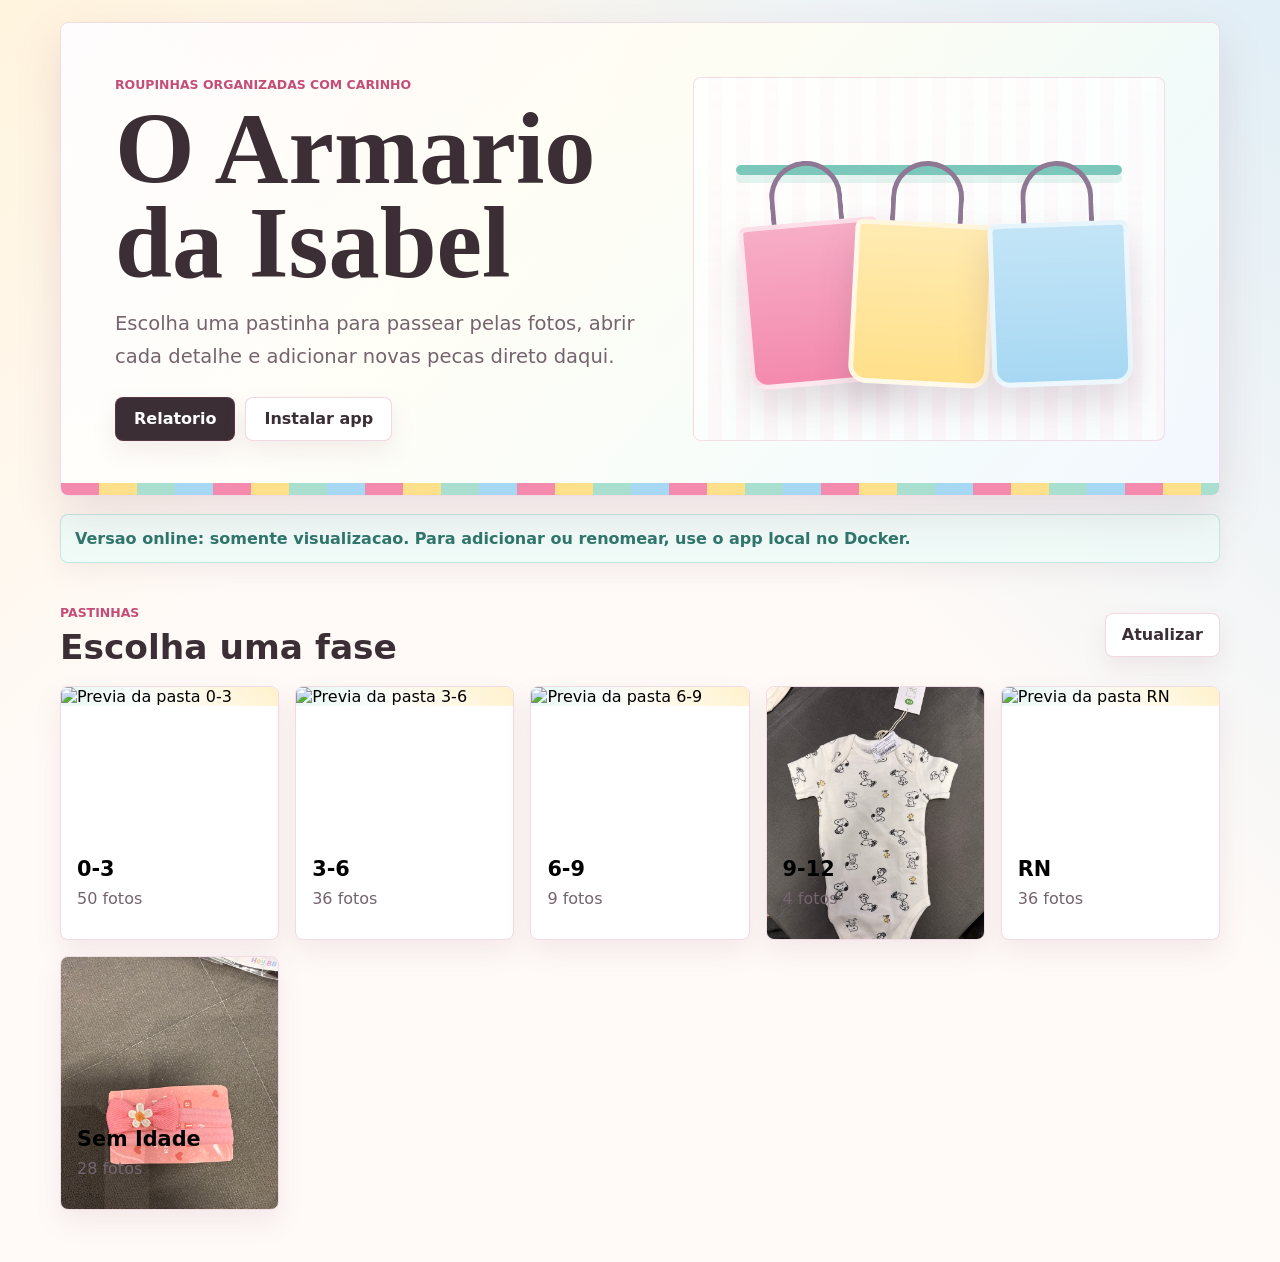
==== index.html @ e44a5e27 "Publica versao estatica do armario" ====
<!doctype html>
<html lang="pt-BR">
  <head>
    <meta charset="utf-8" />
    <meta name="viewport" content="width=device-width, initial-scale=1" />
    <title>O Armario da Isabel</title>
    <meta
      name="description"
      content="Um armario local para ver e adicionar as roupinhas da Isabel."
    />
    <meta name="theme-color" content="#f48aae" />
    <meta name="mobile-web-app-capable" content="yes" />
    <meta name="apple-mobile-web-app-capable" content="yes" />
    <meta name="apple-mobile-web-app-title" content="O Armario da Isabel" />
    <meta name="apple-mobile-web-app-status-bar-style" content="default" />
    <link rel="manifest" href="manifest.webmanifest" />
    <link rel="icon" href="public/icons/icon.svg" type="image/svg+xml" />
    <link rel="apple-touch-icon" href="public/icons/icon-180.png" />
    <link rel="stylesheet" href="public/styles.css" />
  </head>
  <body>
    <div class="app-shell">
      <header class="hero">
        <div class="hero-copy">
          <p class="eyebrow">Roupinhas organizadas com carinho</p>
          <h1>O Armario da Isabel</h1>
          <p class="hero-text">
            Escolha uma pastinha para passear pelas fotos, abrir cada detalhe e
            adicionar novas pecas direto daqui.
          </p>
          <div class="hero-actions">
            <button id="reportButton" class="install-button" type="button">
              Relatorio
            </button>
            <button id="installButton" class="install-button secondary-action" type="button">
              Instalar app
            </button>
          </div>
        </div>

        <div class="hero-window">
          <div class="closet-rail"></div>
          <div class="hanger hanger-one">
            <span></span>
          </div>
          <div class="hanger hanger-two">
            <span></span>
          </div>
          <div class="hanger hanger-three">
            <span></span>
          </div>
          <div id="homePhotoCard" class="home-photo-card" hidden>
            <img id="homePhoto" alt="" />
            <p id="homePhotoLabel"></p>
          </div>
        </div>
      </header>

      <p id="modeStatus" class="mode-status" role="status" hidden></p>

      <main>
        <section id="homeView" class="view-section">
          <div class="section-heading">
            <div>
              <p class="kicker">Pastinhas</p>
              <h2>Escolha uma fase</h2>
            </div>
            <button id="refreshFolders" class="soft-button" type="button">
              Atualizar
            </button>
          </div>
          <div id="folderGrid" class="folder-grid" aria-live="polite"></div>
        </section>

        <section id="galleryView" class="view-section gallery-section" hidden>
          <div class="gallery-topbar">
            <button id="backButton" class="soft-button" type="button">
              Voltar
            </button>
            <div>
              <p class="kicker">Pastinha</p>
              <h2 id="galleryTitle"></h2>
              <p id="galleryCount" class="muted"></p>
            </div>
            <label class="add-button">
              Adicionar foto
              <input id="fileInput" type="file" accept="image/*" />
            </label>
          </div>

          <p id="uploadStatus" class="status-message" role="status"></p>
          <div id="imageGrid" class="image-grid" aria-live="polite"></div>
        </section>

        <section id="reportView" class="view-section report-section" hidden>
          <div class="gallery-topbar">
            <button id="reportBackButton" class="soft-button" type="button">
              Voltar
            </button>
            <div>
              <p class="kicker">Relatorio</p>
              <h2>Resumo do armario</h2>
              <p id="reportIntro" class="muted"></p>
            </div>
            <button id="detailToggleButton" class="add-button" type="button">
              Ver detalhado
            </button>
          </div>

          <div id="reportStats" class="report-stats" aria-live="polite"></div>

          <div class="report-layout">
            <section class="report-panel">
              <div class="report-panel-heading">
                <h3>Por tamanho</h3>
              </div>
              <div id="sizeReport" class="mini-bars"></div>
            </section>

            <section class="report-panel">
              <div class="report-panel-heading">
                <h3>Por grupo</h3>
              </div>
              <div id="groupReport" class="mini-bars"></div>
            </section>
          </div>

          <section class="report-panel">
            <div class="report-panel-heading">
              <h3>Resumo</h3>
            </div>
            <div class="table-wrap">
              <table id="summaryTable"></table>
            </div>
          </section>

          <section id="detailPanel" class="report-panel detail-panel" hidden>
            <div class="report-panel-heading">
              <h3>Detalhado</h3>
            </div>
            <div class="table-wrap">
              <table id="detailTable"></table>
            </div>
          </section>
        </section>
      </main>
    </div>

    <div id="lightbox" class="lightbox" hidden>
      <div class="lightbox-bar">
        <button id="prevImage" class="ghost-button" type="button">
          Anterior
        </button>
        <p id="lightboxCaption"></p>
        <button id="nextImage" class="ghost-button" type="button">
          Proxima
        </button>
        <button id="closeLightbox" class="close-button" type="button">
          Fechar
        </button>
      </div>
      <img id="lightboxImage" alt="" />
    </div>

    <script src="public/app.js" defer></script>
  </body>
</html>
---- public/styles.css ----
:root {
  color-scheme: light;
  --ink: #3b2f35;
  --muted: #75646e;
  --paper: #fffaf7;
  --panel: #ffffff;
  --strawberry: #f48aae;
  --strawberry-dark: #c54e78;
  --mint: #a9dfcf;
  --sky: #a7d8f3;
  --butter: #ffe08a;
  --lavender: #c7b7f1;
  --line: #f1dbe4;
  --shadow: 0 18px 45px rgba(133, 78, 103, 0.16);
}

* {
  box-sizing: border-box;
}

body {
  margin: 0;
  min-height: 100vh;
  background:
    linear-gradient(135deg, rgba(255, 224, 138, 0.24), transparent 32%),
    linear-gradient(225deg, rgba(167, 216, 243, 0.34), transparent 40%),
    var(--paper);
  color: var(--ink);
  font-family:
    Inter, ui-sans-serif, system-ui, -apple-system, BlinkMacSystemFont, "Segoe UI",
    sans-serif;
}

button,
input {
  font: inherit;
}

button,
.add-button {
  min-height: 44px;
}

button {
  cursor: pointer;
}

[hidden] {
  display: none !important;
}

.app-shell {
  width: min(1160px, calc(100% - 32px));
  margin: 0 auto;
  padding: 22px 0 52px;
}

.hero {
  display: grid;
  grid-template-columns: minmax(0, 1.08fr) minmax(260px, 0.92fr);
  gap: 24px;
  align-items: stretch;
  min-height: clamp(320px, 52vh, 520px);
  padding: clamp(24px, 5vw, 54px);
  border: 1px solid var(--line);
  border-radius: 8px;
  background:
    linear-gradient(90deg, rgba(255, 255, 255, 0.92), rgba(255, 255, 255, 0.66)),
    linear-gradient(135deg, #ffd9e7 0%, #fff7c7 38%, #d7f4ed 72%, #dce9ff 100%);
  box-shadow: var(--shadow);
  overflow: hidden;
  position: relative;
}

.hero::after {
  content: "";
  position: absolute;
  inset: auto 0 0;
  height: 12px;
  background: repeating-linear-gradient(
    90deg,
    var(--strawberry) 0 38px,
    var(--butter) 38px 76px,
    var(--mint) 76px 114px,
    var(--sky) 114px 152px
  );
}

.hero-copy {
  align-self: center;
  position: relative;
  z-index: 1;
}

.eyebrow,
.kicker {
  margin: 0 0 10px;
  color: var(--strawberry-dark);
  font-size: 0.78rem;
  font-weight: 800;
  letter-spacing: 0;
  text-transform: uppercase;
}

h1,
h2,
p {
  margin-top: 0;
}

h1 {
  max-width: 620px;
  margin-bottom: 18px;
  font-family: Georgia, "Times New Roman", serif;
  font-size: clamp(3rem, 8vw, 6.4rem);
  line-height: 0.92;
  letter-spacing: 0;
}

h2 {
  margin-bottom: 0;
  font-size: clamp(1.45rem, 3vw, 2.15rem);
  line-height: 1.04;
  letter-spacing: 0;
}

.hero-text {
  max-width: 560px;
  margin-bottom: 0;
  color: var(--muted);
  font-size: clamp(1rem, 1.8vw, 1.22rem);
  line-height: 1.65;
}

.hero-window {
  min-height: 260px;
  border: 1px solid rgba(197, 78, 120, 0.18);
  border-radius: 8px;
  background:
    linear-gradient(180deg, rgba(255, 255, 255, 0.7), rgba(255, 255, 255, 0.42)),
    repeating-linear-gradient(
      90deg,
      rgba(255, 255, 255, 0.32) 0 14px,
      rgba(255, 216, 229, 0.28) 14px 28px
    );
  position: relative;
  overflow: hidden;
}

.closet-rail {
  position: absolute;
  left: 9%;
  right: 9%;
  top: 24%;
  height: 10px;
  border-radius: 999px;
  background: #7bc7ba;
  box-shadow: 0 8px 0 rgba(123, 199, 186, 0.2);
}

.hanger {
  position: absolute;
  top: 23%;
  width: 30%;
  min-width: 86px;
  max-width: 150px;
  transform-origin: top center;
}

.hanger::before {
  content: "";
  display: block;
  width: 44%;
  aspect-ratio: 1;
  margin: 0 auto -6px;
  border: 5px solid #8f7893;
  border-bottom: 0;
  border-radius: 42px 42px 0 0;
}

.hanger span {
  display: block;
  aspect-ratio: 0.86;
  border-radius: 8px 8px 18px 18px;
  border: 5px solid rgba(255, 255, 255, 0.72);
  box-shadow: 0 20px 35px rgba(117, 80, 100, 0.18);
}

.hanger-one {
  left: 8%;
  transform: rotate(-5deg);
}

.hanger-one span {
  background:
    linear-gradient(180deg, rgba(255, 255, 255, 0.3), transparent),
    var(--strawberry);
}

.hanger-two {
  left: 35%;
  transform: rotate(3deg);
}

.hanger-two span {
  background:
    linear-gradient(180deg, rgba(255, 255, 255, 0.34), transparent),
    var(--butter);
}

.hanger-three {
  right: 8%;
  transform: rotate(-2deg);
}

.hanger-three span {
  background:
    linear-gradient(180deg, rgba(255, 255, 255, 0.32), transparent),
    var(--sky);
}

.home-photo-card {
  position: absolute;
  right: 7%;
  bottom: 9%;
  z-index: 2;
  width: min(58%, 260px);
  overflow: hidden;
  border: 6px solid rgba(255, 255, 255, 0.9);
  border-radius: 8px;
  background: #fff;
  box-shadow: 0 22px 42px rgba(87, 55, 74, 0.2);
}

.home-photo-card img {
  display: block;
  width: 100%;
  aspect-ratio: 0.9;
  object-fit: cover;
  background: #f7eef2;
}

.home-photo-card p {
  margin: 0;
  padding: 10px 12px;
  overflow: hidden;
  color: var(--muted);
  font-size: 0.82rem;
  font-weight: 800;
  line-height: 1.2;
  text-overflow: ellipsis;
  white-space: nowrap;
}

.view-section {
  padding: clamp(24px, 4vw, 42px) 0 0;
}

.mode-status {
  margin: 18px 0 0;
  padding: 12px 14px;
  border: 1px solid rgba(123, 199, 186, 0.38);
  border-radius: 8px;
  background: rgba(239, 251, 248, 0.9);
  color: #2f766c;
  font-weight: 850;
  line-height: 1.45;
  box-shadow: 0 10px 24px rgba(133, 78, 103, 0.08);
}

.section-heading,
.gallery-topbar {
  display: flex;
  align-items: center;
  justify-content: space-between;
  gap: 18px;
  margin-bottom: 20px;
}

.gallery-topbar {
  align-items: flex-end;
}

.soft-button,
.add-button,
.install-button,
.ghost-button,
.close-button {
  border: 1px solid rgba(197, 78, 120, 0.22);
  border-radius: 8px;
  background: #fff;
  color: var(--ink);
  font-weight: 800;
  line-height: 1;
  box-shadow: 0 10px 24px rgba(133, 78, 103, 0.1);
  transition:
    transform 0.18s ease,
    box-shadow 0.18s ease,
    border-color 0.18s ease;
}

.soft-button,
.ghost-button,
.close-button {
  padding: 0 16px;
}

.hero-actions {
  display: flex;
  flex-wrap: wrap;
  gap: 10px;
  margin-top: 24px;
}

.install-button {
  padding: 0 18px;
  background: #3b2f35;
  color: #fff;
}

.secondary-action {
  background: #fff;
  color: var(--ink);
}

.add-button {
  display: inline-flex;
  align-items: center;
  justify-content: center;
  padding: 0 18px;
  background: var(--strawberry);
  border-color: transparent;
  color: #fff;
  cursor: pointer;
}

.add-button input {
  position: fixed;
  width: 1px;
  height: 1px;
  opacity: 0;
  pointer-events: none;
}

.soft-button:hover,
.add-button:hover,
.install-button:hover,
.ghost-button:hover,
.close-button:hover {
  transform: translateY(-1px);
  box-shadow: 0 14px 30px rgba(133, 78, 103, 0.16);
}

.folder-grid {
  display: grid;
  grid-template-columns: repeat(auto-fit, minmax(210px, 1fr));
  gap: 16px;
}

.folder-card {
  display: grid;
  grid-template-rows: 154px auto;
  min-height: 254px;
  padding: 0;
  border: 1px solid var(--line);
  border-radius: 8px;
  background: var(--panel);
  box-shadow: 0 12px 28px rgba(133, 78, 103, 0.1);
  overflow: hidden;
  text-align: left;
}

.folder-card:hover {
  border-color: rgba(197, 78, 120, 0.42);
}

.folder-preview {
  display: grid;
  place-items: center;
  background:
    linear-gradient(135deg, rgba(169, 223, 207, 0.28), transparent 54%),
    linear-gradient(225deg, rgba(255, 224, 138, 0.44), transparent 64%),
    #fff;
  overflow: hidden;
}

.folder-preview img {
  display: block;
  width: 100%;
  height: 100%;
  object-fit: cover;
  object-position: center;
}

.folder-placeholder {
  display: grid;
  place-items: center;
  width: 84px;
  height: 84px;
  border-radius: 8px;
  background: linear-gradient(135deg, var(--mint), var(--lavender));
  color: #fff;
  font-size: 2rem;
  font-weight: 900;
}

.folder-info {
  padding: 16px;
}

.folder-info h3 {
  margin: 0 0 8px;
  font-size: 1.3rem;
  letter-spacing: 0;
}

.folder-info p,
.muted {
  margin-bottom: 0;
  color: var(--muted);
}

.image-grid {
  display: grid;
  grid-template-columns: repeat(auto-fill, minmax(165px, 1fr));
  gap: 14px;
}

.image-card {
  min-width: 0;
  padding: 0;
  border: 1px solid var(--line);
  border-radius: 8px;
  background: #fff;
  box-shadow: 0 10px 24px rgba(133, 78, 103, 0.09);
  overflow: hidden;
  text-align: left;
}

.image-photo-button {
  display: block;
  width: 100%;
  min-height: 0;
  padding: 0;
  border: 0;
  background: transparent;
  color: inherit;
  text-align: left;
}

.image-photo-button img {
  display: block;
  width: 100%;
  aspect-ratio: 1;
  object-fit: cover;
  background: #f7eef2;
}

.image-photo-button span {
  display: block;
  min-height: 48px;
  padding: 10px 12px;
  color: var(--muted);
  font-size: 0.86rem;
  line-height: 1.25;
}

.card-actions {
  display: flex;
  padding: 0 10px 10px;
}

.rename-button {
  width: 100%;
  min-height: 38px;
  border: 1px solid rgba(123, 199, 186, 0.55);
  border-radius: 8px;
  background: #effbf8;
  color: #2f766c;
  font-size: 0.86rem;
  font-weight: 900;
}

.rename-button:hover {
  border-color: rgba(47, 118, 108, 0.5);
}

.status-message {
  min-height: 28px;
  margin: -8px 0 12px;
  color: var(--strawberry-dark);
  font-weight: 800;
}

.empty-state,
.loading-state {
  grid-column: 1 / -1;
  padding: 22px;
  border: 1px dashed rgba(197, 78, 120, 0.35);
  border-radius: 8px;
  background: rgba(255, 255, 255, 0.72);
  color: var(--muted);
  text-align: center;
}

.report-stats {
  display: grid;
  grid-template-columns: repeat(auto-fit, minmax(150px, 1fr));
  gap: 12px;
  margin-bottom: 18px;
}

.stat-card {
  min-height: 96px;
  padding: 16px;
  border: 1px solid var(--line);
  border-radius: 8px;
  background: #fff;
  box-shadow: 0 10px 24px rgba(133, 78, 103, 0.08);
}

.stat-card strong {
  display: block;
  margin-bottom: 4px;
  font-size: 1.8rem;
  line-height: 1;
}

.stat-card span {
  color: var(--muted);
  font-size: 0.92rem;
  font-weight: 800;
}

.report-layout {
  display: grid;
  grid-template-columns: repeat(2, minmax(0, 1fr));
  gap: 16px;
  margin-bottom: 16px;
}

.report-panel {
  margin-bottom: 16px;
  padding: 16px;
  border: 1px solid var(--line);
  border-radius: 8px;
  background: rgba(255, 255, 255, 0.76);
}

.report-panel-heading {
  display: flex;
  align-items: center;
  justify-content: space-between;
  gap: 12px;
  margin-bottom: 14px;
}

.report-panel h3 {
  margin: 0;
  font-size: 1.12rem;
}

.mini-bars {
  display: grid;
  gap: 10px;
}

.mini-bar {
  display: grid;
  grid-template-columns: minmax(96px, 0.9fr) minmax(120px, 2fr) auto;
  gap: 10px;
  align-items: center;
  color: var(--muted);
  font-weight: 800;
}

.mini-bar-track {
  height: 12px;
  overflow: hidden;
  border-radius: 999px;
  background: #f5e8ee;
}

.mini-bar-fill {
  height: 100%;
  border-radius: inherit;
  background: linear-gradient(90deg, var(--strawberry), var(--mint));
}

.table-wrap {
  width: 100%;
  overflow-x: auto;
}

table {
  width: 100%;
  min-width: 760px;
  border-collapse: collapse;
}

th,
td {
  padding: 11px 12px;
  border-bottom: 1px solid #f0dce5;
  text-align: left;
  vertical-align: top;
}

th {
  background: #fff2f7;
  color: var(--strawberry-dark);
  font-size: 0.8rem;
  letter-spacing: 0;
  text-transform: uppercase;
}

td {
  color: var(--muted);
  font-size: 0.92rem;
}

.detail-panel table {
  min-width: 1180px;
}

.lightbox {
  position: fixed;
  inset: 0;
  z-index: 50;
  display: grid;
  grid-template-rows: auto minmax(0, 1fr);
  gap: 12px;
  padding: 16px;
  background: rgba(40, 30, 38, 0.92);
}

.lightbox-bar {
  display: grid;
  grid-template-columns: auto minmax(0, 1fr) auto auto;
  gap: 10px;
  align-items: center;
}

.lightbox-bar p {
  margin: 0;
  overflow: hidden;
  color: #fff;
  font-weight: 800;
  text-overflow: ellipsis;
  white-space: nowrap;
}

.ghost-button,
.close-button {
  background: rgba(255, 255, 255, 0.94);
}

.lightbox img {
  align-self: center;
  justify-self: center;
  max-width: min(100%, 1180px);
  max-height: calc(100vh - 92px);
  border-radius: 8px;
  box-shadow: 0 20px 55px rgba(0, 0, 0, 0.45);
  object-fit: contain;
}

@media (max-width: 760px) {
  .app-shell {
    width: min(100% - 22px, 1160px);
    padding-top: 12px;
  }

  .hero {
    grid-template-columns: 1fr;
    min-height: auto;
  }

  .hero-window {
    min-height: 210px;
  }

  .home-photo-card {
    right: 8%;
    bottom: 8%;
    width: min(70%, 238px);
  }

  .hanger {
    opacity: 0.58;
  }

  .section-heading,
  .gallery-topbar {
    align-items: stretch;
    flex-direction: column;
  }

  .gallery-topbar > * {
    width: 100%;
  }

  .soft-button,
  .install-button,
  .add-button {
    width: 100%;
  }

  .hero-actions {
    flex-direction: column;
  }

  .report-layout {
    grid-template-columns: 1fr;
  }

  .mini-bar {
    grid-template-columns: minmax(92px, 1fr) minmax(90px, 1.4fr) auto;
    gap: 8px;
  }

  .folder-grid {
    grid-template-columns: 1fr;
  }

  .image-grid {
    grid-template-columns: repeat(2, minmax(0, 1fr));
    gap: 10px;
  }

  .lightbox {
    padding: 10px;
  }

  .lightbox-bar {
    grid-template-columns: 1fr 1fr;
  }

  .lightbox-bar p {
    grid-column: 1 / -1;
    grid-row: 1;
  }
}

@media (max-width: 430px) {
  h1 {
    font-size: 2.7rem;
  }

  .image-grid {
    grid-template-columns: 1fr;
  }
}
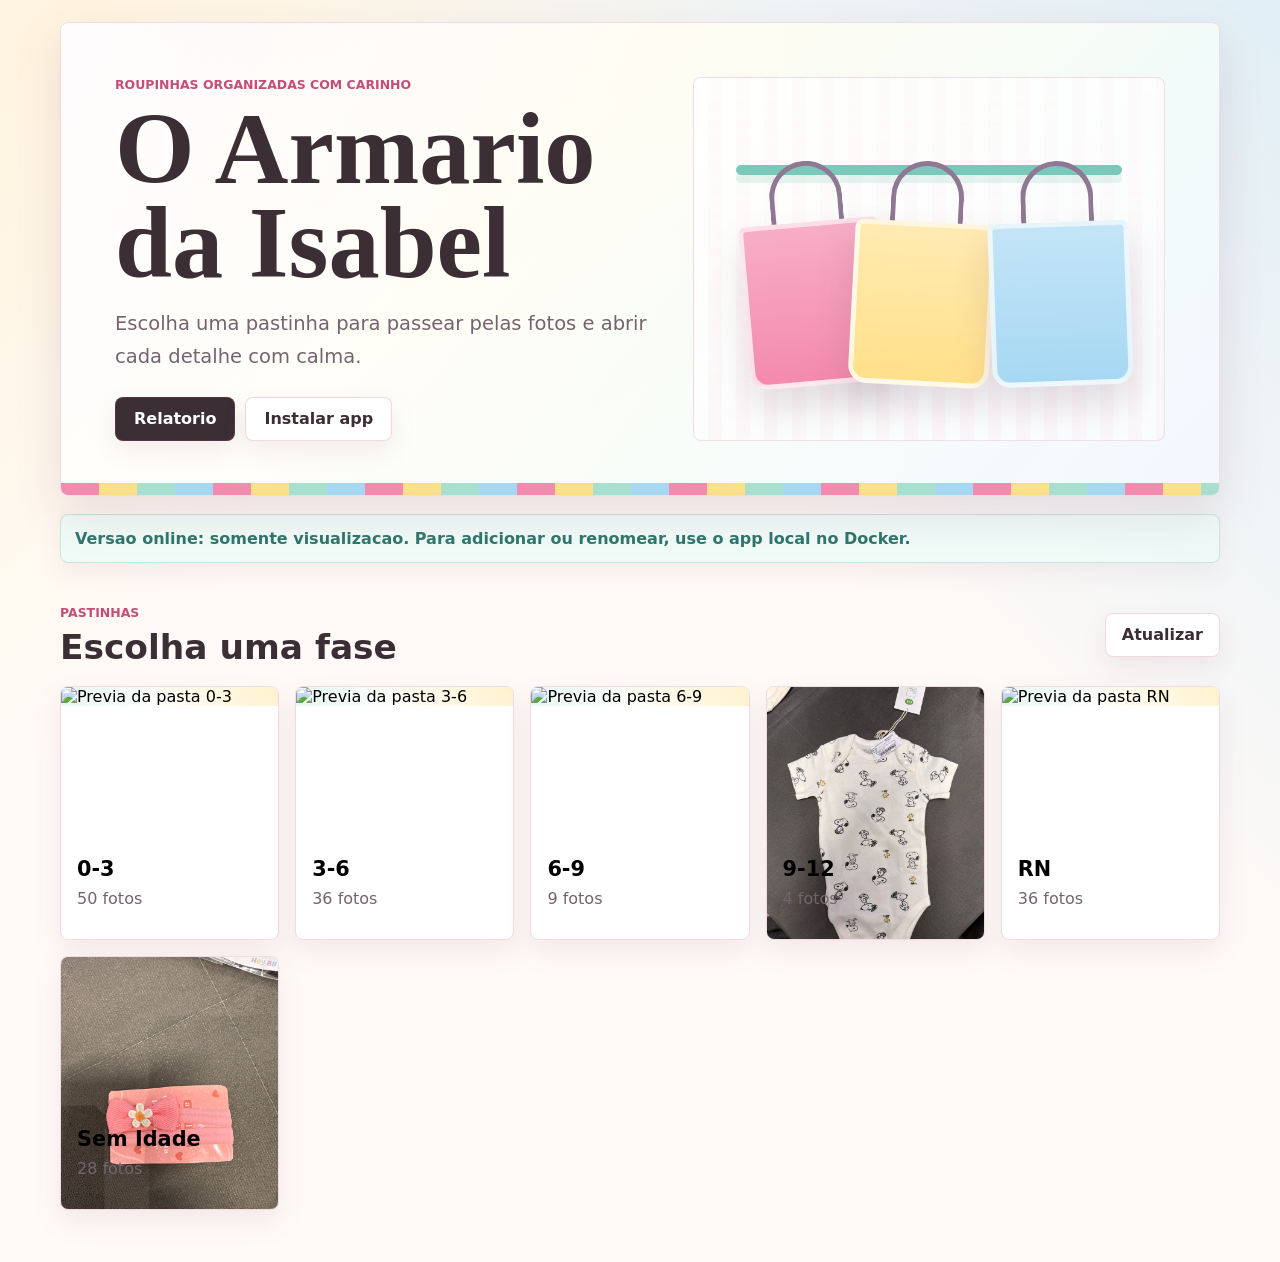
==== commit 8434a16b: "update project" ====
--- a/index.html
+++ b/index.html
@@ -6,7 +6,7 @@
     <title>O Armario da Isabel</title>
     <meta
       name="description"
-      content="Um armario local para ver e adicionar as roupinhas da Isabel."
+      content="Um armario para ver e organizar as roupinhas da Isabel."
     />
     <meta name="theme-color" content="#f48aae" />
     <meta name="mobile-web-app-capable" content="yes" />
@@ -14,9 +14,24 @@
     <meta name="apple-mobile-web-app-title" content="O Armario da Isabel" />
     <meta name="apple-mobile-web-app-status-bar-style" content="default" />
     <link rel="manifest" href="manifest.webmanifest" />
-    <link rel="icon" href="public/icons/icon.svg" type="image/svg+xml" />
-    <link rel="apple-touch-icon" href="public/icons/icon-180.png" />
-    <link rel="stylesheet" href="public/styles.css" />
+    <link rel="icon" href="icons/icon.svg" type="image/svg+xml" />
+    <link rel="apple-touch-icon" href="icons/icon-180.png" />
+    <script>
+      window.ARMARIO_APP_CONFIG = {
+        "mode": "static",
+        "dataSource": "catalog",
+        "readOnly": true,
+        "apiBaseUrl": "",
+        "catalogUrl": "catalog.json",
+        "generatedAt": "2026-09-08T02:45:04.331555+00:00",
+        "features": {
+          "upload": false,
+          "rename": false
+        }
+      };
+      document.documentElement.dataset.armarioMode = "static";
+    </script>
+    <link rel="stylesheet" href="styles.css" />
   </head>
   <body>
     <div class="app-shell">
@@ -25,8 +40,8 @@
           <p class="eyebrow">Roupinhas organizadas com carinho</p>
           <h1>O Armario da Isabel</h1>
           <p class="hero-text">
-            Escolha uma pastinha para passear pelas fotos, abrir cada detalhe e
-            adicionar novas pecas direto daqui.
+            Escolha uma pastinha para passear pelas fotos e abrir cada detalhe
+            com calma.
           </p>
           <div class="hero-actions">
             <button id="reportButton" class="install-button" type="button">
@@ -82,7 +97,7 @@
               <h2 id="galleryTitle"></h2>
               <p id="galleryCount" class="muted"></p>
             </div>
-            <label class="add-button">
+            <label class="add-button upload-control">
               Adicionar foto
               <input id="fileInput" type="file" accept="image/*" />
             </label>
@@ -162,6 +177,6 @@
       <img id="lightboxImage" alt="" />
     </div>
 
-    <script src="public/app.js" defer></script>
+    <script src="app.js" defer></script>
   </body>
 </html>
--- a/styles.css
+++ b/styles.css
@@ -0,0 +1,758 @@
+:root {
+  color-scheme: light;
+  --ink: #3b2f35;
+  --muted: #75646e;
+  --paper: #fffaf7;
+  --panel: #ffffff;
+  --strawberry: #f48aae;
+  --strawberry-dark: #c54e78;
+  --mint: #a9dfcf;
+  --sky: #a7d8f3;
+  --butter: #ffe08a;
+  --lavender: #c7b7f1;
+  --line: #f1dbe4;
+  --shadow: 0 18px 45px rgba(133, 78, 103, 0.16);
+}
+
+* {
+  box-sizing: border-box;
+}
+
+body {
+  margin: 0;
+  min-height: 100vh;
+  background:
+    linear-gradient(135deg, rgba(255, 224, 138, 0.24), transparent 32%),
+    linear-gradient(225deg, rgba(167, 216, 243, 0.34), transparent 40%),
+    var(--paper);
+  color: var(--ink);
+  font-family:
+    Inter, ui-sans-serif, system-ui, -apple-system, BlinkMacSystemFont, "Segoe UI",
+    sans-serif;
+}
+
+button,
+input {
+  font: inherit;
+}
+
+button,
+.add-button {
+  min-height: 44px;
+}
+
+button {
+  cursor: pointer;
+}
+
+[hidden] {
+  display: none !important;
+}
+
+.app-shell {
+  width: min(1160px, calc(100% - 32px));
+  margin: 0 auto;
+  padding: 22px 0 52px;
+}
+
+.hero {
+  display: grid;
+  grid-template-columns: minmax(0, 1.08fr) minmax(260px, 0.92fr);
+  gap: 24px;
+  align-items: stretch;
+  min-height: clamp(320px, 52vh, 520px);
+  padding: clamp(24px, 5vw, 54px);
+  border: 1px solid var(--line);
+  border-radius: 8px;
+  background:
+    linear-gradient(90deg, rgba(255, 255, 255, 0.92), rgba(255, 255, 255, 0.66)),
+    linear-gradient(135deg, #ffd9e7 0%, #fff7c7 38%, #d7f4ed 72%, #dce9ff 100%);
+  box-shadow: var(--shadow);
+  overflow: hidden;
+  position: relative;
+}
+
+.hero::after {
+  content: "";
+  position: absolute;
+  inset: auto 0 0;
+  height: 12px;
+  background: repeating-linear-gradient(
+    90deg,
+    var(--strawberry) 0 38px,
+    var(--butter) 38px 76px,
+    var(--mint) 76px 114px,
+    var(--sky) 114px 152px
+  );
+}
+
+.hero-copy {
+  align-self: center;
+  position: relative;
+  z-index: 1;
+}
+
+.eyebrow,
+.kicker {
+  margin: 0 0 10px;
+  color: var(--strawberry-dark);
+  font-size: 0.78rem;
+  font-weight: 800;
+  letter-spacing: 0;
+  text-transform: uppercase;
+}
+
+h1,
+h2,
+p {
+  margin-top: 0;
+}
+
+h1 {
+  max-width: 620px;
+  margin-bottom: 18px;
+  font-family: Georgia, "Times New Roman", serif;
+  font-size: clamp(3rem, 8vw, 6.4rem);
+  line-height: 0.92;
+  letter-spacing: 0;
+}
+
+h2 {
+  margin-bottom: 0;
+  font-size: clamp(1.45rem, 3vw, 2.15rem);
+  line-height: 1.04;
+  letter-spacing: 0;
+}
+
+.hero-text {
+  max-width: 560px;
+  margin-bottom: 0;
+  color: var(--muted);
+  font-size: clamp(1rem, 1.8vw, 1.22rem);
+  line-height: 1.65;
+}
+
+.hero-window {
+  min-height: 260px;
+  border: 1px solid rgba(197, 78, 120, 0.18);
+  border-radius: 8px;
+  background:
+    linear-gradient(180deg, rgba(255, 255, 255, 0.7), rgba(255, 255, 255, 0.42)),
+    repeating-linear-gradient(
+      90deg,
+      rgba(255, 255, 255, 0.32) 0 14px,
+      rgba(255, 216, 229, 0.28) 14px 28px
+    );
+  position: relative;
+  overflow: hidden;
+}
+
+.closet-rail {
+  position: absolute;
+  left: 9%;
+  right: 9%;
+  top: 24%;
+  height: 10px;
+  border-radius: 999px;
+  background: #7bc7ba;
+  box-shadow: 0 8px 0 rgba(123, 199, 186, 0.2);
+}
+
+.hanger {
+  position: absolute;
+  top: 23%;
+  width: 30%;
+  min-width: 86px;
+  max-width: 150px;
+  transform-origin: top center;
+}
+
+.hanger::before {
+  content: "";
+  display: block;
+  width: 44%;
+  aspect-ratio: 1;
+  margin: 0 auto -6px;
+  border: 5px solid #8f7893;
+  border-bottom: 0;
+  border-radius: 42px 42px 0 0;
+}
+
+.hanger span {
+  display: block;
+  aspect-ratio: 0.86;
+  border-radius: 8px 8px 18px 18px;
+  border: 5px solid rgba(255, 255, 255, 0.72);
+  box-shadow: 0 20px 35px rgba(117, 80, 100, 0.18);
+}
+
+.hanger-one {
+  left: 8%;
+  transform: rotate(-5deg);
+}
+
+.hanger-one span {
+  background:
+    linear-gradient(180deg, rgba(255, 255, 255, 0.3), transparent),
+    var(--strawberry);
+}
+
+.hanger-two {
+  left: 35%;
+  transform: rotate(3deg);
+}
+
+.hanger-two span {
+  background:
+    linear-gradient(180deg, rgba(255, 255, 255, 0.34), transparent),
+    var(--butter);
+}
+
+.hanger-three {
+  right: 8%;
+  transform: rotate(-2deg);
+}
+
+.hanger-three span {
+  background:
+    linear-gradient(180deg, rgba(255, 255, 255, 0.32), transparent),
+    var(--sky);
+}
+
+.home-photo-card {
+  position: absolute;
+  right: 7%;
+  bottom: 9%;
+  z-index: 2;
+  width: min(58%, 260px);
+  overflow: hidden;
+  border: 6px solid rgba(255, 255, 255, 0.9);
+  border-radius: 8px;
+  background: #fff;
+  box-shadow: 0 22px 42px rgba(87, 55, 74, 0.2);
+}
+
+.home-photo-card img {
+  display: block;
+  width: 100%;
+  aspect-ratio: 0.9;
+  object-fit: cover;
+  background: #f7eef2;
+}
+
+.home-photo-card p {
+  margin: 0;
+  padding: 10px 12px;
+  overflow: hidden;
+  color: var(--muted);
+  font-size: 0.82rem;
+  font-weight: 800;
+  line-height: 1.2;
+  text-overflow: ellipsis;
+  white-space: nowrap;
+}
+
+.view-section {
+  padding: clamp(24px, 4vw, 42px) 0 0;
+}
+
+.mode-status {
+  margin: 18px 0 0;
+  padding: 12px 14px;
+  border: 1px solid rgba(123, 199, 186, 0.38);
+  border-radius: 8px;
+  background: rgba(239, 251, 248, 0.9);
+  color: #2f766c;
+  font-weight: 850;
+  line-height: 1.45;
+  box-shadow: 0 10px 24px rgba(133, 78, 103, 0.08);
+}
+
+.section-heading,
+.gallery-topbar {
+  display: flex;
+  align-items: center;
+  justify-content: space-between;
+  gap: 18px;
+  margin-bottom: 20px;
+}
+
+.gallery-topbar {
+  align-items: flex-end;
+}
+
+.soft-button,
+.add-button,
+.install-button,
+.ghost-button,
+.close-button {
+  border: 1px solid rgba(197, 78, 120, 0.22);
+  border-radius: 8px;
+  background: #fff;
+  color: var(--ink);
+  font-weight: 800;
+  line-height: 1;
+  box-shadow: 0 10px 24px rgba(133, 78, 103, 0.1);
+  transition:
+    transform 0.18s ease,
+    box-shadow 0.18s ease,
+    border-color 0.18s ease;
+}
+
+.soft-button,
+.ghost-button,
+.close-button {
+  padding: 0 16px;
+}
+
+.hero-actions {
+  display: flex;
+  flex-wrap: wrap;
+  gap: 10px;
+  margin-top: 24px;
+}
+
+.install-button {
+  padding: 0 18px;
+  background: #3b2f35;
+  color: #fff;
+}
+
+.secondary-action {
+  background: #fff;
+  color: var(--ink);
+}
+
+.add-button {
+  display: inline-flex;
+  align-items: center;
+  justify-content: center;
+  padding: 0 18px;
+  background: var(--strawberry);
+  border-color: transparent;
+  color: #fff;
+  cursor: pointer;
+}
+
+.add-button input {
+  position: fixed;
+  width: 1px;
+  height: 1px;
+  opacity: 0;
+  pointer-events: none;
+}
+
+html[data-armario-mode="static"] .upload-control,
+body[data-app-mode="static"] .upload-control {
+  display: none;
+}
+
+.soft-button:hover,
+.add-button:hover,
+.install-button:hover,
+.ghost-button:hover,
+.close-button:hover {
+  transform: translateY(-1px);
+  box-shadow: 0 14px 30px rgba(133, 78, 103, 0.16);
+}
+
+.folder-grid {
+  display: grid;
+  grid-template-columns: repeat(auto-fit, minmax(210px, 1fr));
+  gap: 16px;
+}
+
+.folder-card {
+  display: grid;
+  grid-template-rows: 154px auto;
+  min-height: 254px;
+  padding: 0;
+  border: 1px solid var(--line);
+  border-radius: 8px;
+  background: var(--panel);
+  box-shadow: 0 12px 28px rgba(133, 78, 103, 0.1);
+  overflow: hidden;
+  text-align: left;
+}
+
+.folder-card:hover {
+  border-color: rgba(197, 78, 120, 0.42);
+}
+
+.folder-preview {
+  display: grid;
+  place-items: center;
+  background:
+    linear-gradient(135deg, rgba(169, 223, 207, 0.28), transparent 54%),
+    linear-gradient(225deg, rgba(255, 224, 138, 0.44), transparent 64%),
+    #fff;
+  overflow: hidden;
+}
+
+.folder-preview img {
+  display: block;
+  width: 100%;
+  height: 100%;
+  object-fit: cover;
+  object-position: center;
+}
+
+.folder-placeholder {
+  display: grid;
+  place-items: center;
+  width: 84px;
+  height: 84px;
+  border-radius: 8px;
+  background: linear-gradient(135deg, var(--mint), var(--lavender));
+  color: #fff;
+  font-size: 2rem;
+  font-weight: 900;
+}
+
+.folder-info {
+  padding: 16px;
+}
+
+.folder-info h3 {
+  margin: 0 0 8px;
+  font-size: 1.3rem;
+  letter-spacing: 0;
+}
+
+.folder-info p,
+.muted {
+  margin-bottom: 0;
+  color: var(--muted);
+}
+
+.image-grid {
+  display: grid;
+  grid-template-columns: repeat(auto-fill, minmax(165px, 1fr));
+  gap: 14px;
+}
+
+.image-card {
+  min-width: 0;
+  padding: 0;
+  border: 1px solid var(--line);
+  border-radius: 8px;
+  background: #fff;
+  box-shadow: 0 10px 24px rgba(133, 78, 103, 0.09);
+  overflow: hidden;
+  text-align: left;
+}
+
+.image-photo-button {
+  display: block;
+  width: 100%;
+  min-height: 0;
+  padding: 0;
+  border: 0;
+  background: transparent;
+  color: inherit;
+  text-align: left;
+}
+
+.image-photo-button img {
+  display: block;
+  width: 100%;
+  aspect-ratio: 1;
+  object-fit: cover;
+  background: #f7eef2;
+}
+
+.image-photo-button span {
+  display: block;
+  min-height: 48px;
+  padding: 10px 12px;
+  color: var(--muted);
+  font-size: 0.86rem;
+  line-height: 1.25;
+}
+
+.card-actions {
+  display: flex;
+  padding: 0 10px 10px;
+}
+
+.rename-button {
+  width: 100%;
+  min-height: 38px;
+  border: 1px solid rgba(123, 199, 186, 0.55);
+  border-radius: 8px;
+  background: #effbf8;
+  color: #2f766c;
+  font-size: 0.86rem;
+  font-weight: 900;
+}
+
+.rename-button:hover {
+  border-color: rgba(47, 118, 108, 0.5);
+}
+
+.status-message {
+  min-height: 28px;
+  margin: -8px 0 12px;
+  color: var(--strawberry-dark);
+  font-weight: 800;
+}
+
+.empty-state,
+.loading-state {
+  grid-column: 1 / -1;
+  padding: 22px;
+  border: 1px dashed rgba(197, 78, 120, 0.35);
+  border-radius: 8px;
+  background: rgba(255, 255, 255, 0.72);
+  color: var(--muted);
+  text-align: center;
+}
+
+.report-stats {
+  display: grid;
+  grid-template-columns: repeat(auto-fit, minmax(150px, 1fr));
+  gap: 12px;
+  margin-bottom: 18px;
+}
+
+.stat-card {
+  min-height: 96px;
+  padding: 16px;
+  border: 1px solid var(--line);
+  border-radius: 8px;
+  background: #fff;
+  box-shadow: 0 10px 24px rgba(133, 78, 103, 0.08);
+}
+
+.stat-card strong {
+  display: block;
+  margin-bottom: 4px;
+  font-size: 1.8rem;
+  line-height: 1;
+}
+
+.stat-card span {
+  color: var(--muted);
+  font-size: 0.92rem;
+  font-weight: 800;
+}
+
+.report-layout {
+  display: grid;
+  grid-template-columns: repeat(2, minmax(0, 1fr));
+  gap: 16px;
+  margin-bottom: 16px;
+}
+
+.report-panel {
+  margin-bottom: 16px;
+  padding: 16px;
+  border: 1px solid var(--line);
+  border-radius: 8px;
+  background: rgba(255, 255, 255, 0.76);
+}
+
+.report-panel-heading {
+  display: flex;
+  align-items: center;
+  justify-content: space-between;
+  gap: 12px;
+  margin-bottom: 14px;
+}
+
+.report-panel h3 {
+  margin: 0;
+  font-size: 1.12rem;
+}
+
+.mini-bars {
+  display: grid;
+  gap: 10px;
+}
+
+.mini-bar {
+  display: grid;
+  grid-template-columns: minmax(96px, 0.9fr) minmax(120px, 2fr) auto;
+  gap: 10px;
+  align-items: center;
+  color: var(--muted);
+  font-weight: 800;
+}
+
+.mini-bar-track {
+  height: 12px;
+  overflow: hidden;
+  border-radius: 999px;
+  background: #f5e8ee;
+}
+
+.mini-bar-fill {
+  height: 100%;
+  border-radius: inherit;
+  background: linear-gradient(90deg, var(--strawberry), var(--mint));
+}
+
+.table-wrap {
+  width: 100%;
+  overflow-x: auto;
+}
+
+table {
+  width: 100%;
+  min-width: 760px;
+  border-collapse: collapse;
+}
+
+th,
+td {
+  padding: 11px 12px;
+  border-bottom: 1px solid #f0dce5;
+  text-align: left;
+  vertical-align: top;
+}
+
+th {
+  background: #fff2f7;
+  color: var(--strawberry-dark);
+  font-size: 0.8rem;
+  letter-spacing: 0;
+  text-transform: uppercase;
+}
+
+td {
+  color: var(--muted);
+  font-size: 0.92rem;
+}
+
+.detail-panel table {
+  min-width: 1180px;
+}
+
+.lightbox {
+  position: fixed;
+  inset: 0;
+  z-index: 50;
+  display: grid;
+  grid-template-rows: auto minmax(0, 1fr);
+  gap: 12px;
+  padding: 16px;
+  background: rgba(40, 30, 38, 0.92);
+}
+
+.lightbox-bar {
+  display: grid;
+  grid-template-columns: auto minmax(0, 1fr) auto auto;
+  gap: 10px;
+  align-items: center;
+}
+
+.lightbox-bar p {
+  margin: 0;
+  overflow: hidden;
+  color: #fff;
+  font-weight: 800;
+  text-overflow: ellipsis;
+  white-space: nowrap;
+}
+
+.ghost-button,
+.close-button {
+  background: rgba(255, 255, 255, 0.94);
+}
+
+.lightbox img {
+  align-self: center;
+  justify-self: center;
+  max-width: min(100%, 1180px);
+  max-height: calc(100vh - 92px);
+  border-radius: 8px;
+  box-shadow: 0 20px 55px rgba(0, 0, 0, 0.45);
+  object-fit: contain;
+}
+
+@media (max-width: 760px) {
+  .app-shell {
+    width: min(100% - 22px, 1160px);
+    padding-top: 12px;
+  }
+
+  .hero {
+    grid-template-columns: 1fr;
+    min-height: auto;
+  }
+
+  .hero-window {
+    min-height: 210px;
+  }
+
+  .home-photo-card {
+    right: 8%;
+    bottom: 8%;
+    width: min(70%, 238px);
+  }
+
+  .hanger {
+    opacity: 0.58;
+  }
+
+  .section-heading,
+  .gallery-topbar {
+    align-items: stretch;
+    flex-direction: column;
+  }
+
+  .gallery-topbar > * {
+    width: 100%;
+  }
+
+  .soft-button,
+  .install-button,
+  .add-button {
+    width: 100%;
+  }
+
+  .hero-actions {
+    flex-direction: column;
+  }
+
+  .report-layout {
+    grid-template-columns: 1fr;
+  }
+
+  .mini-bar {
+    grid-template-columns: minmax(92px, 1fr) minmax(90px, 1.4fr) auto;
+    gap: 8px;
+  }
+
+  .folder-grid {
+    grid-template-columns: 1fr;
+  }
+
+  .image-grid {
+    grid-template-columns: repeat(2, minmax(0, 1fr));
+    gap: 10px;
+  }
+
+  .lightbox {
+    padding: 10px;
+  }
+
+  .lightbox-bar {
+    grid-template-columns: 1fr 1fr;
+  }
+
+  .lightbox-bar p {
+    grid-column: 1 / -1;
+    grid-row: 1;
+  }
+}
+
+@media (max-width: 430px) {
+  h1 {
+    font-size: 2.7rem;
+  }
+
+  .image-grid {
+    grid-template-columns: 1fr;
+  }
+}
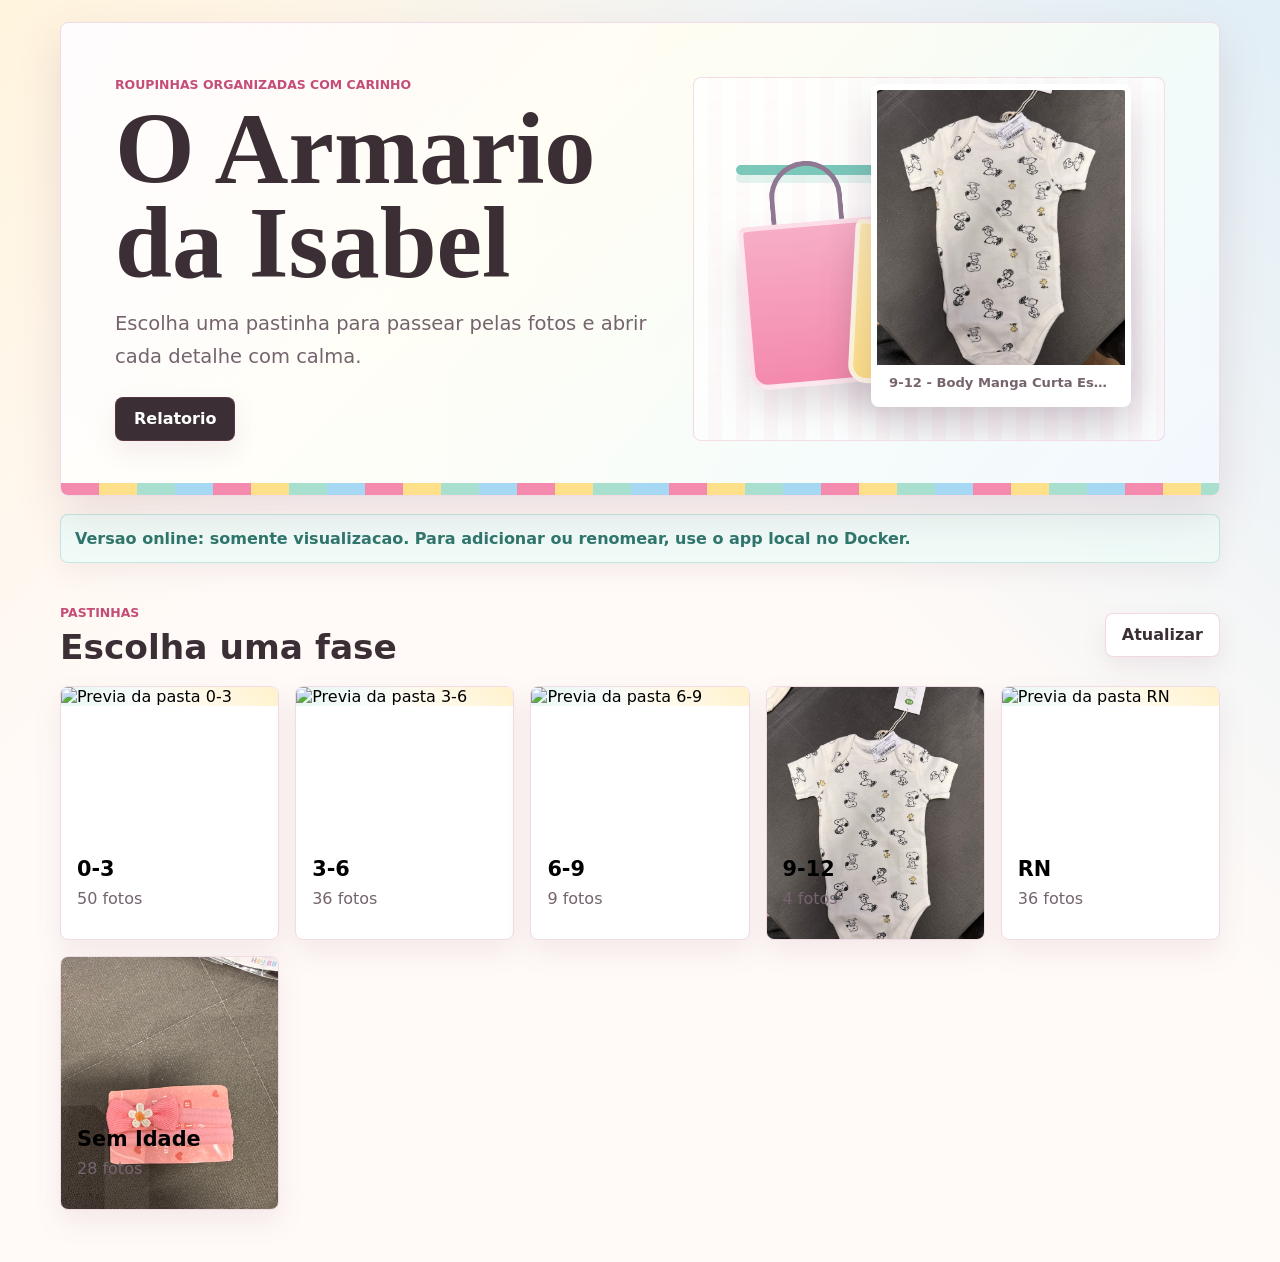
==== commit 0bb5526f: "update" ====
--- a/index.html
+++ b/index.html
@@ -14,8 +14,8 @@
     <meta name="apple-mobile-web-app-title" content="O Armario da Isabel" />
     <meta name="apple-mobile-web-app-status-bar-style" content="default" />
     <link rel="manifest" href="manifest.webmanifest" />
-    <link rel="icon" href="icons/icon.svg" type="image/svg+xml" />
-    <link rel="apple-touch-icon" href="icons/icon-180.png" />
+    <link rel="icon" href="icons/web-icon.svg" type="image/svg+xml" />
+    <link rel="apple-touch-icon" href="icons/web-icon-180.png" />
     <script>
       window.ARMARIO_APP_CONFIG = {
         "mode": "static",
@@ -23,7 +23,7 @@
         "readOnly": true,
         "apiBaseUrl": "",
         "catalogUrl": "catalog.json",
-        "generatedAt": "2026-09-08T02:45:04.331555+00:00",
+        "generatedAt": "2026-09-08T12:59:29.141922+00:00",
         "features": {
           "upload": false,
           "rename": false
@@ -37,18 +37,15 @@
     <div class="app-shell">
       <header class="hero">
         <div class="hero-copy">
-          <p class="eyebrow">Roupinhas organizadas com carinho</p>
+          <p class="eyebrow">roupinhas organizadas com carinho</p>
           <h1>O Armario da Isabel</h1>
           <p class="hero-text">
             Escolha uma pastinha para passear pelas fotos e abrir cada detalhe
             com calma.
           </p>
           <div class="hero-actions">
-            <button id="reportButton" class="install-button" type="button">
+            <button id="reportButton" class="primary-button" type="button">
               Relatorio
-            </button>
-            <button id="installButton" class="install-button secondary-action" type="button">
-              Instalar app
             </button>
           </div>
         </div>
--- a/styles.css
+++ b/styles.css
@@ -283,7 +283,7 @@
 
 .soft-button,
 .add-button,
-.install-button,
+.primary-button,
 .ghost-button,
 .close-button {
   border: 1px solid rgba(197, 78, 120, 0.22);
@@ -312,15 +312,10 @@
   margin-top: 24px;
 }
 
-.install-button {
+.primary-button {
   padding: 0 18px;
   background: #3b2f35;
   color: #fff;
-}
-
-.secondary-action {
-  background: #fff;
-  color: var(--ink);
 }
 
 .add-button {
@@ -349,7 +344,7 @@
 
 .soft-button:hover,
 .add-button:hover,
-.install-button:hover,
+.primary-button:hover,
 .ghost-button:hover,
 .close-button:hover {
   transform: translateY(-1px);
@@ -440,6 +435,11 @@
   box-shadow: 0 10px 24px rgba(133, 78, 103, 0.09);
   overflow: hidden;
   text-align: left;
+}
+
+.image-card-used {
+  border-color: rgba(47, 118, 108, 0.42);
+  background: #f7fffc;
 }
 
 .image-photo-button {
@@ -450,6 +450,7 @@
   border: 0;
   background: transparent;
   color: inherit;
+  position: relative;
   text-align: left;
 }
 
@@ -470,11 +471,30 @@
   line-height: 1.25;
 }
 
+.used-badge {
+  position: absolute;
+  top: 10px;
+  left: 10px;
+  max-width: calc(100% - 20px);
+  padding: 7px 9px;
+  overflow: hidden;
+  border-radius: 8px;
+  background: rgba(47, 118, 108, 0.92);
+  color: #fff;
+  font-size: 0.76rem;
+  line-height: 1;
+  text-overflow: ellipsis;
+  white-space: nowrap;
+  box-shadow: 0 10px 20px rgba(47, 118, 108, 0.2);
+}
+
 .card-actions {
   display: flex;
+  gap: 8px;
   padding: 0 10px 10px;
 }
 
+.used-button,
 .rename-button {
   width: 100%;
   min-height: 38px;
@@ -486,6 +506,19 @@
   font-weight: 900;
 }
 
+.used-button {
+  border-color: rgba(197, 78, 120, 0.28);
+  background: #fff4f8;
+  color: var(--strawberry-dark);
+}
+
+.used-button.is-used {
+  border-color: rgba(47, 118, 108, 0.5);
+  background: #e6faf4;
+  color: #2f766c;
+}
+
+.used-button:hover,
 .rename-button:hover {
   border-color: rgba(47, 118, 108, 0.5);
 }
@@ -706,7 +739,7 @@
   }
 
   .soft-button,
-  .install-button,
+  .primary-button,
   .add-button {
     width: 100%;
   }
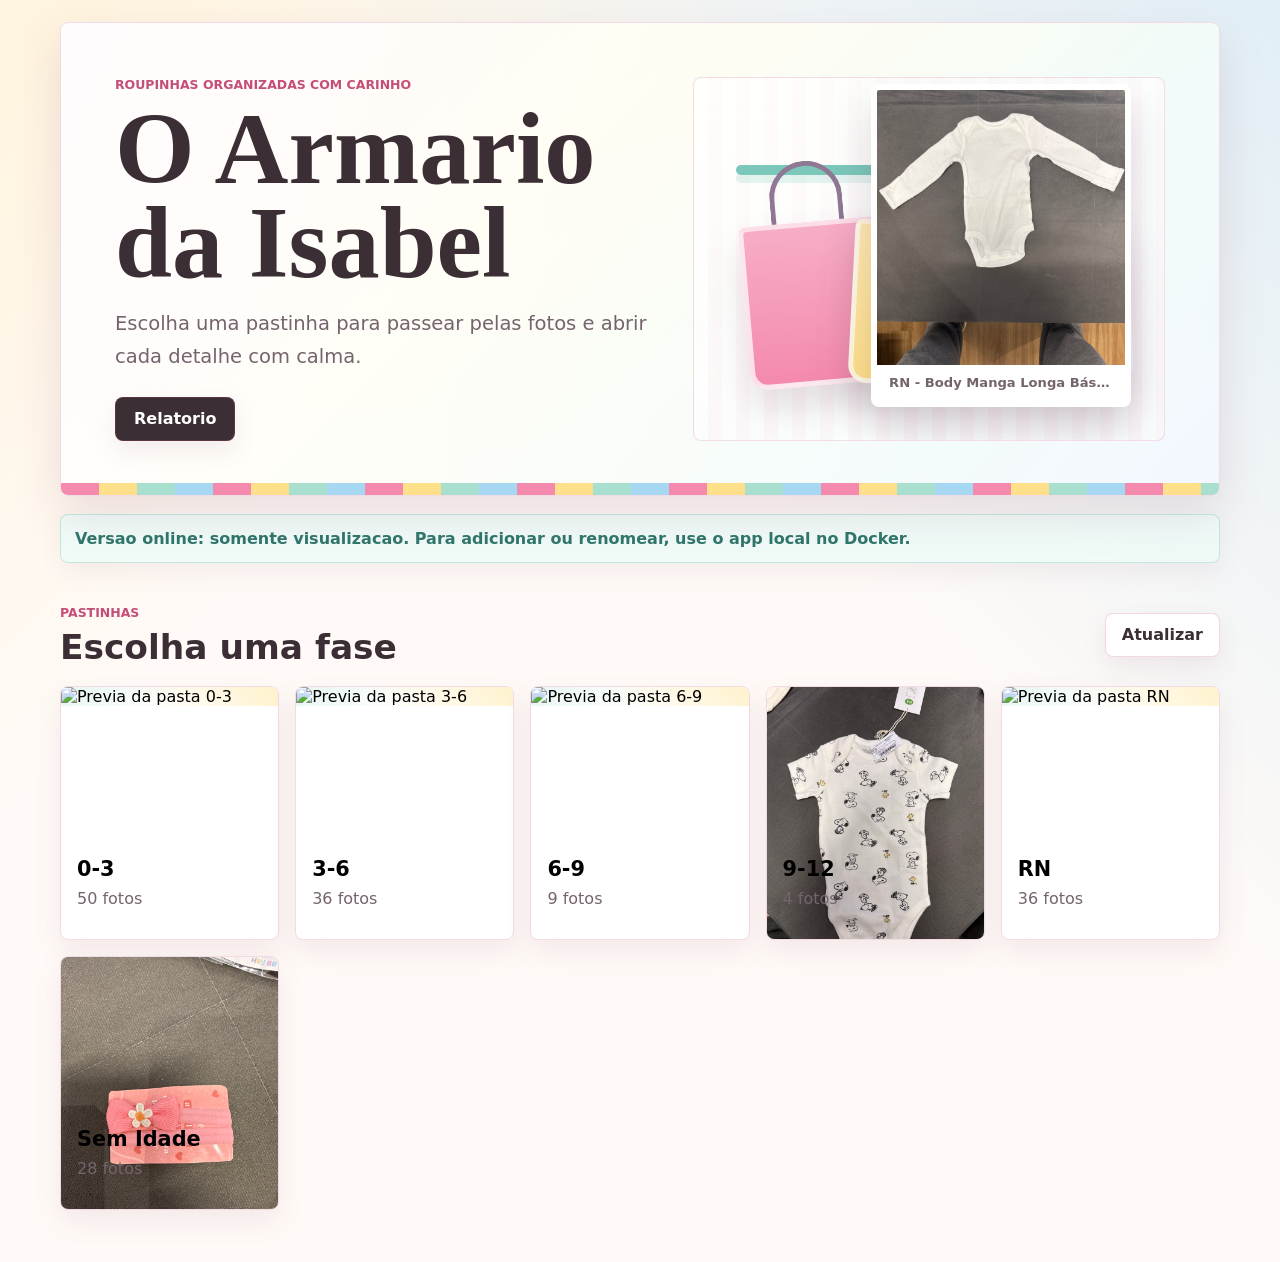
==== commit 0f55e930: "update" ====
--- a/index.html
+++ b/index.html
@@ -23,7 +23,7 @@
         "readOnly": true,
         "apiBaseUrl": "",
         "catalogUrl": "catalog.json",
-        "generatedAt": "2026-09-08T12:59:29.141922+00:00",
+        "generatedAt": "2026-09-08T14:05:41.749224+00:00",
         "features": {
           "upload": false,
           "rename": false
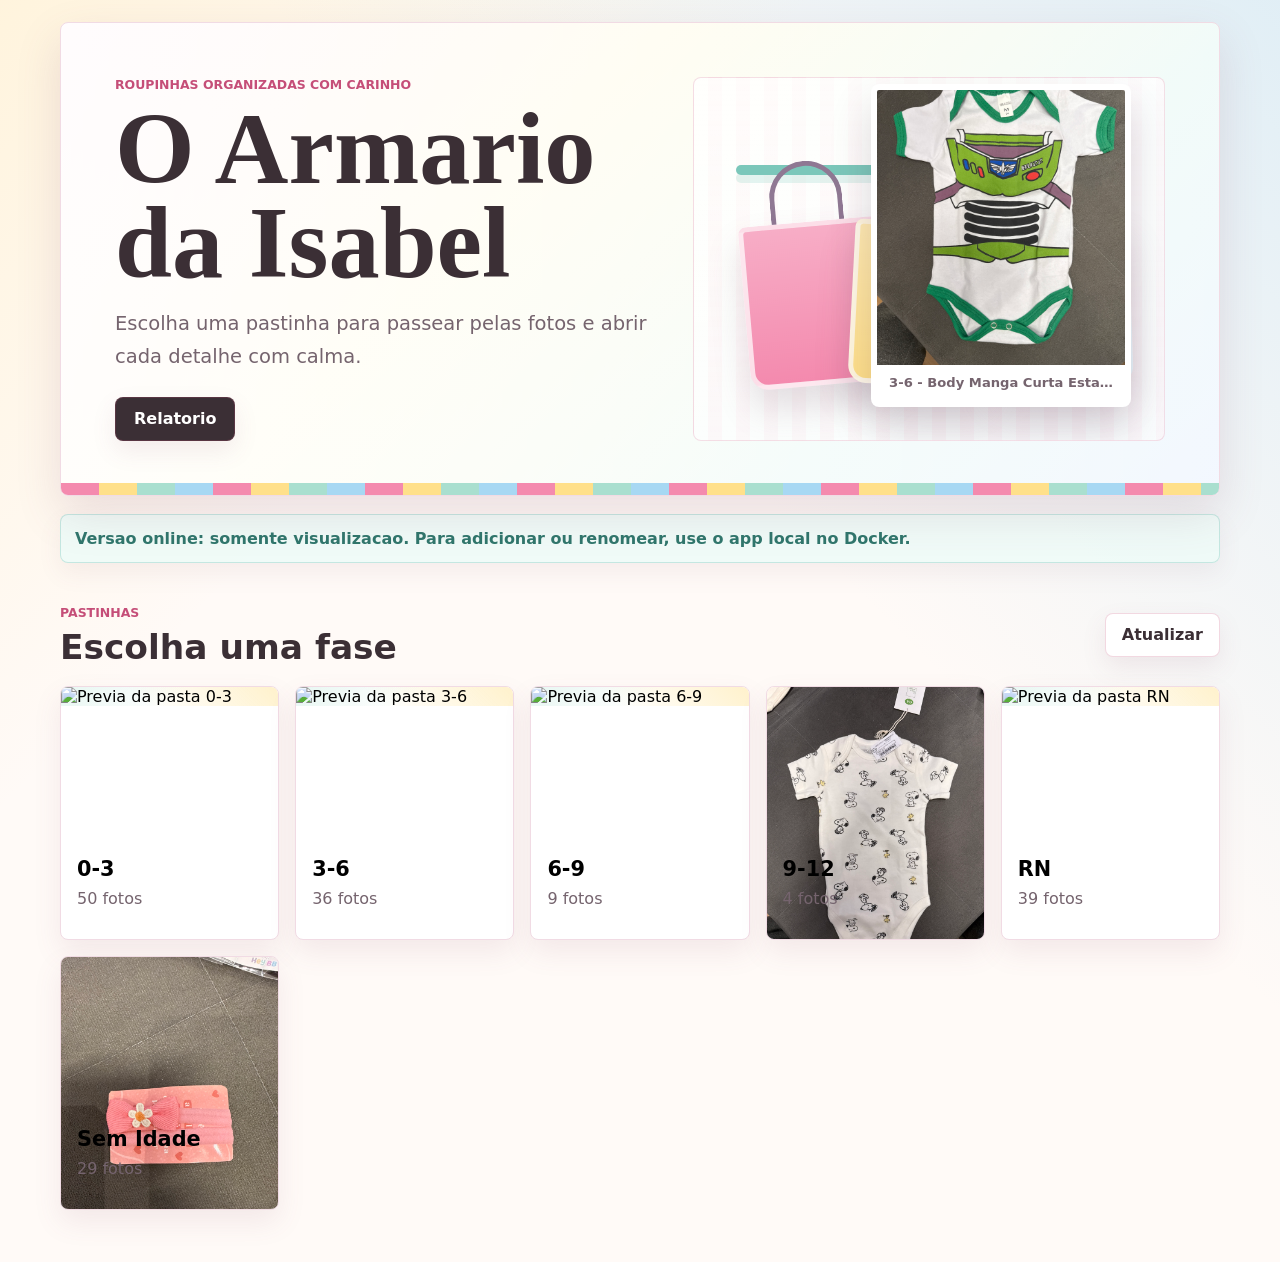
==== commit 7781061a: "nova foto adicionada" ====
--- a/index.html
+++ b/index.html
@@ -23,7 +23,7 @@
         "readOnly": true,
         "apiBaseUrl": "",
         "catalogUrl": "catalog.json",
-        "generatedAt": "2026-09-08T14:05:41.749224+00:00",
+        "generatedAt": "2026-09-11T14:42:24.874897+00:00",
         "features": {
           "upload": false,
           "rename": false
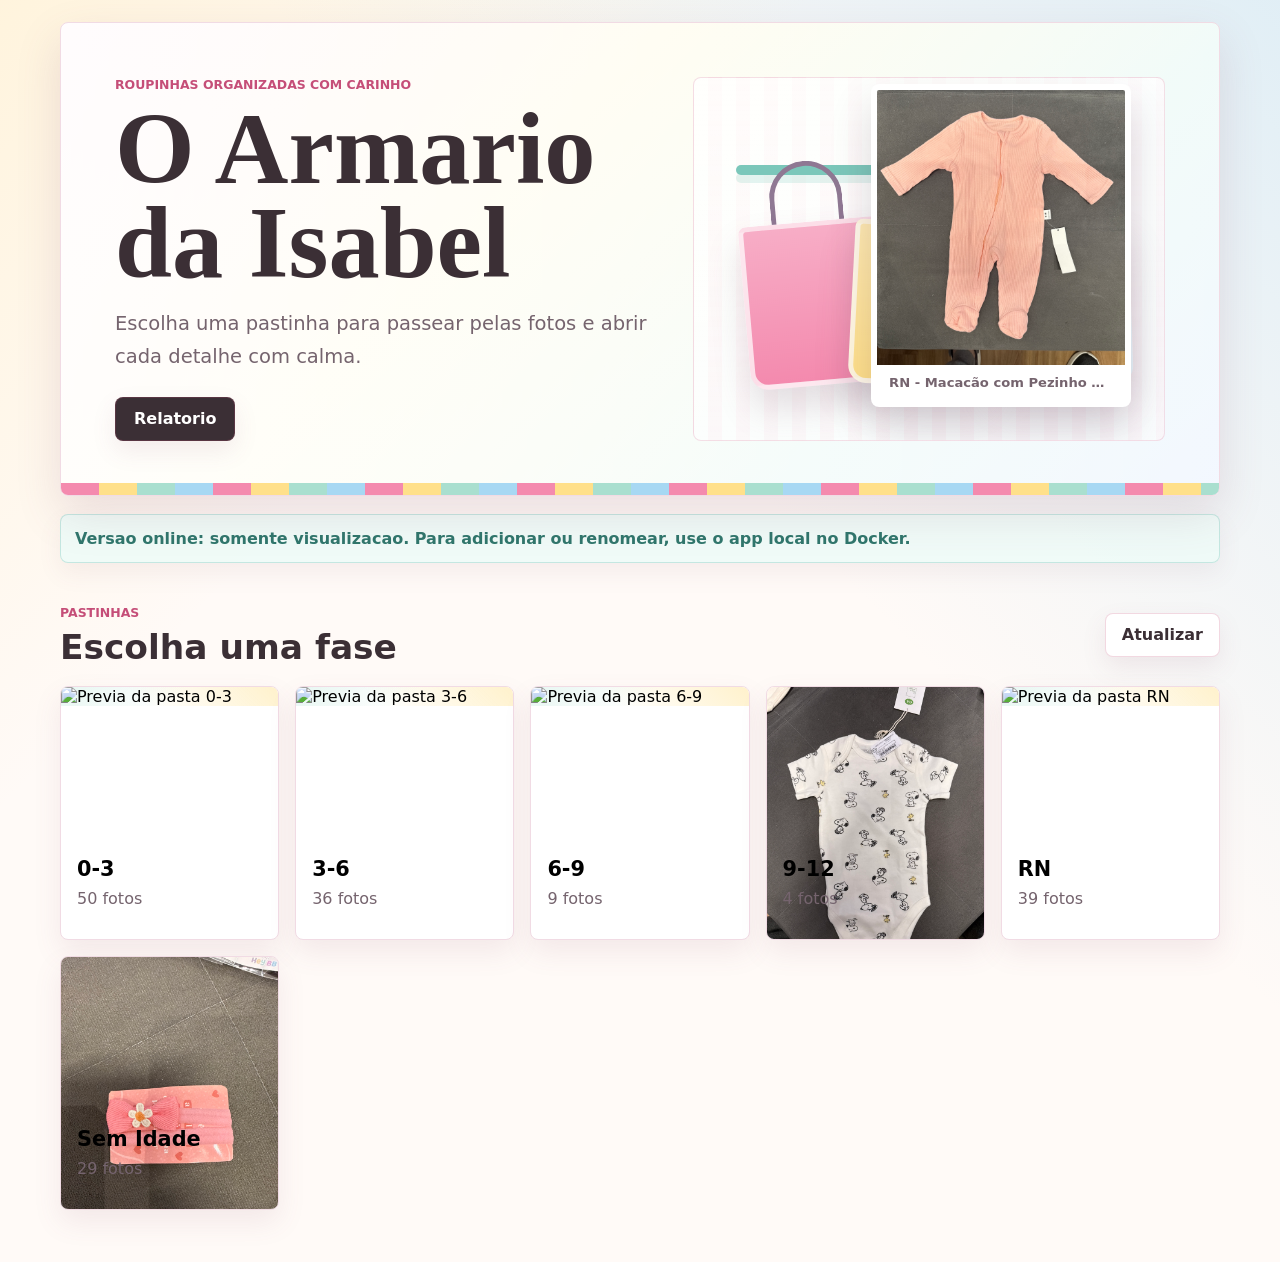
==== commit 01460f5e: "publica foto automaticamente apos upload" ====
--- a/index.html
+++ b/index.html
@@ -23,7 +23,7 @@
         "readOnly": true,
         "apiBaseUrl": "",
         "catalogUrl": "catalog.json",
-        "generatedAt": "2026-09-11T14:42:24.874897+00:00",
+        "generatedAt": "2026-09-11T19:57:46.605820+00:00",
         "features": {
           "upload": false,
           "rename": false
